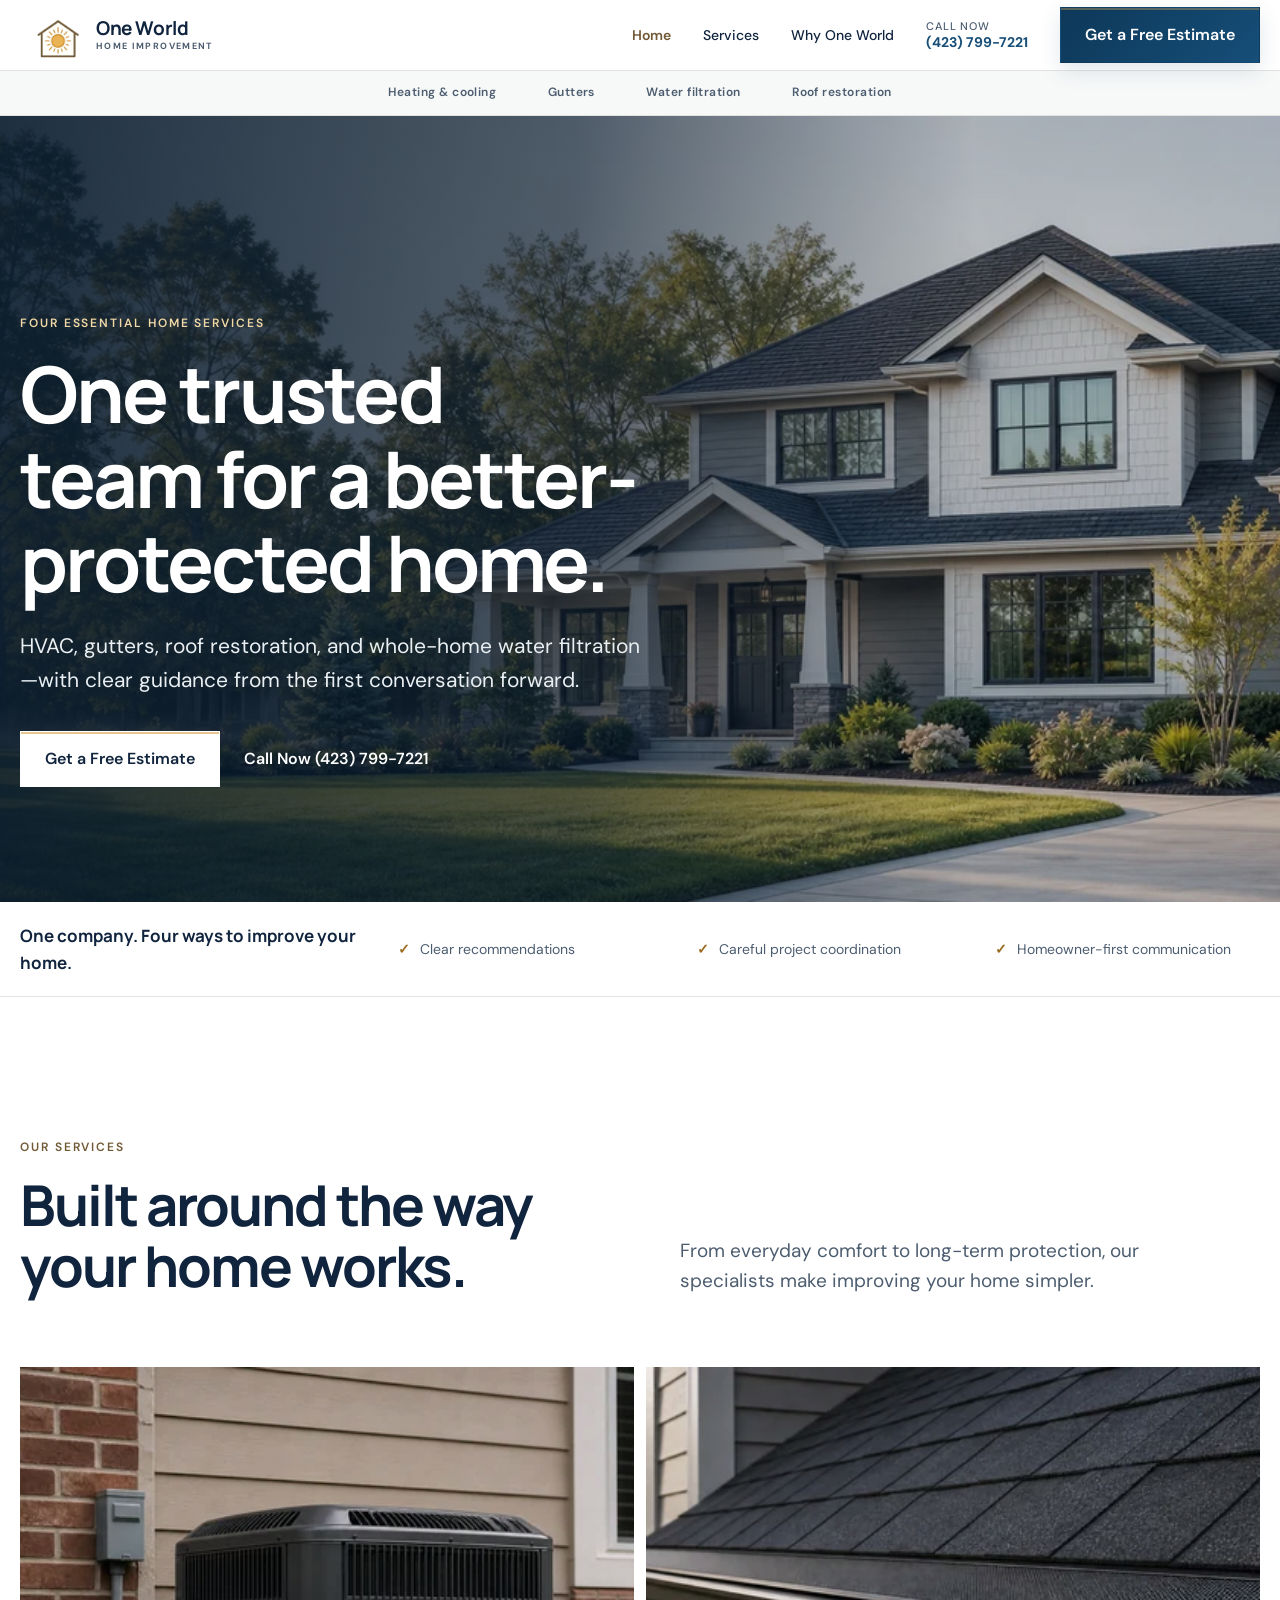
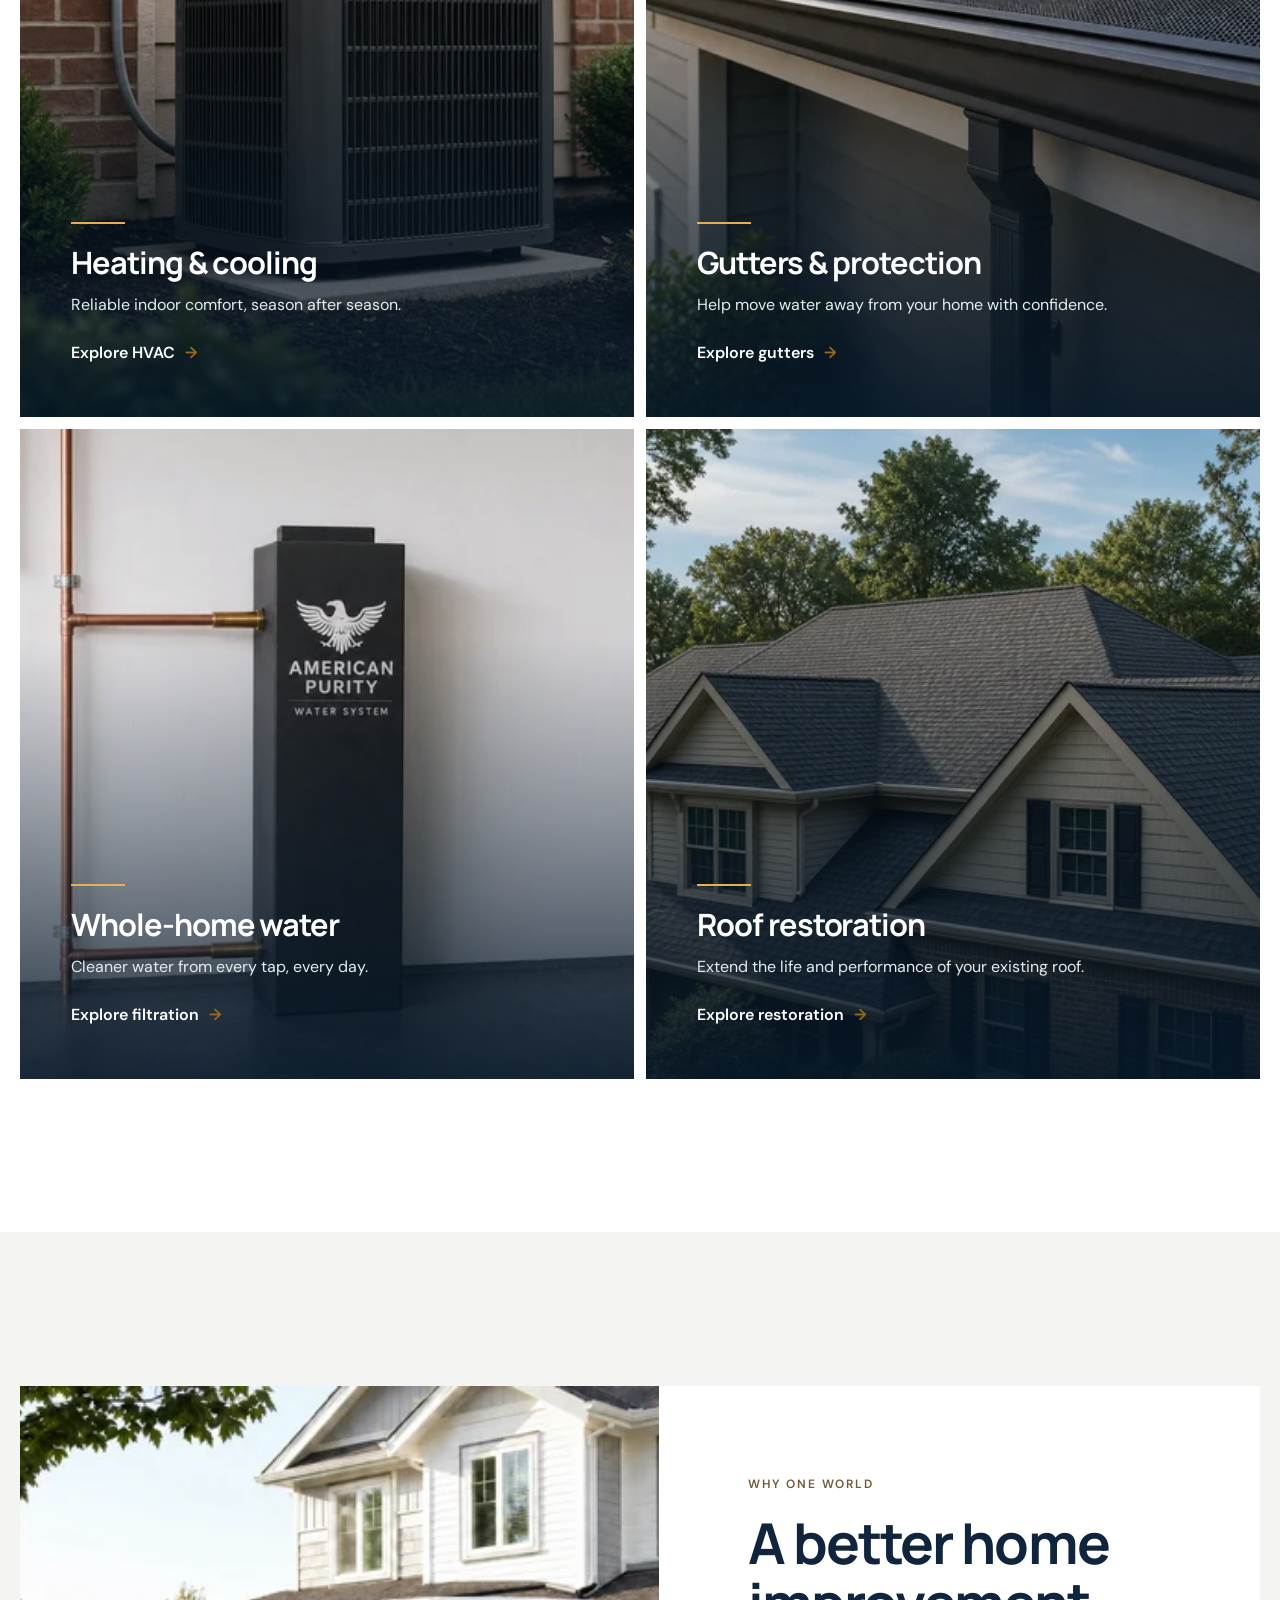
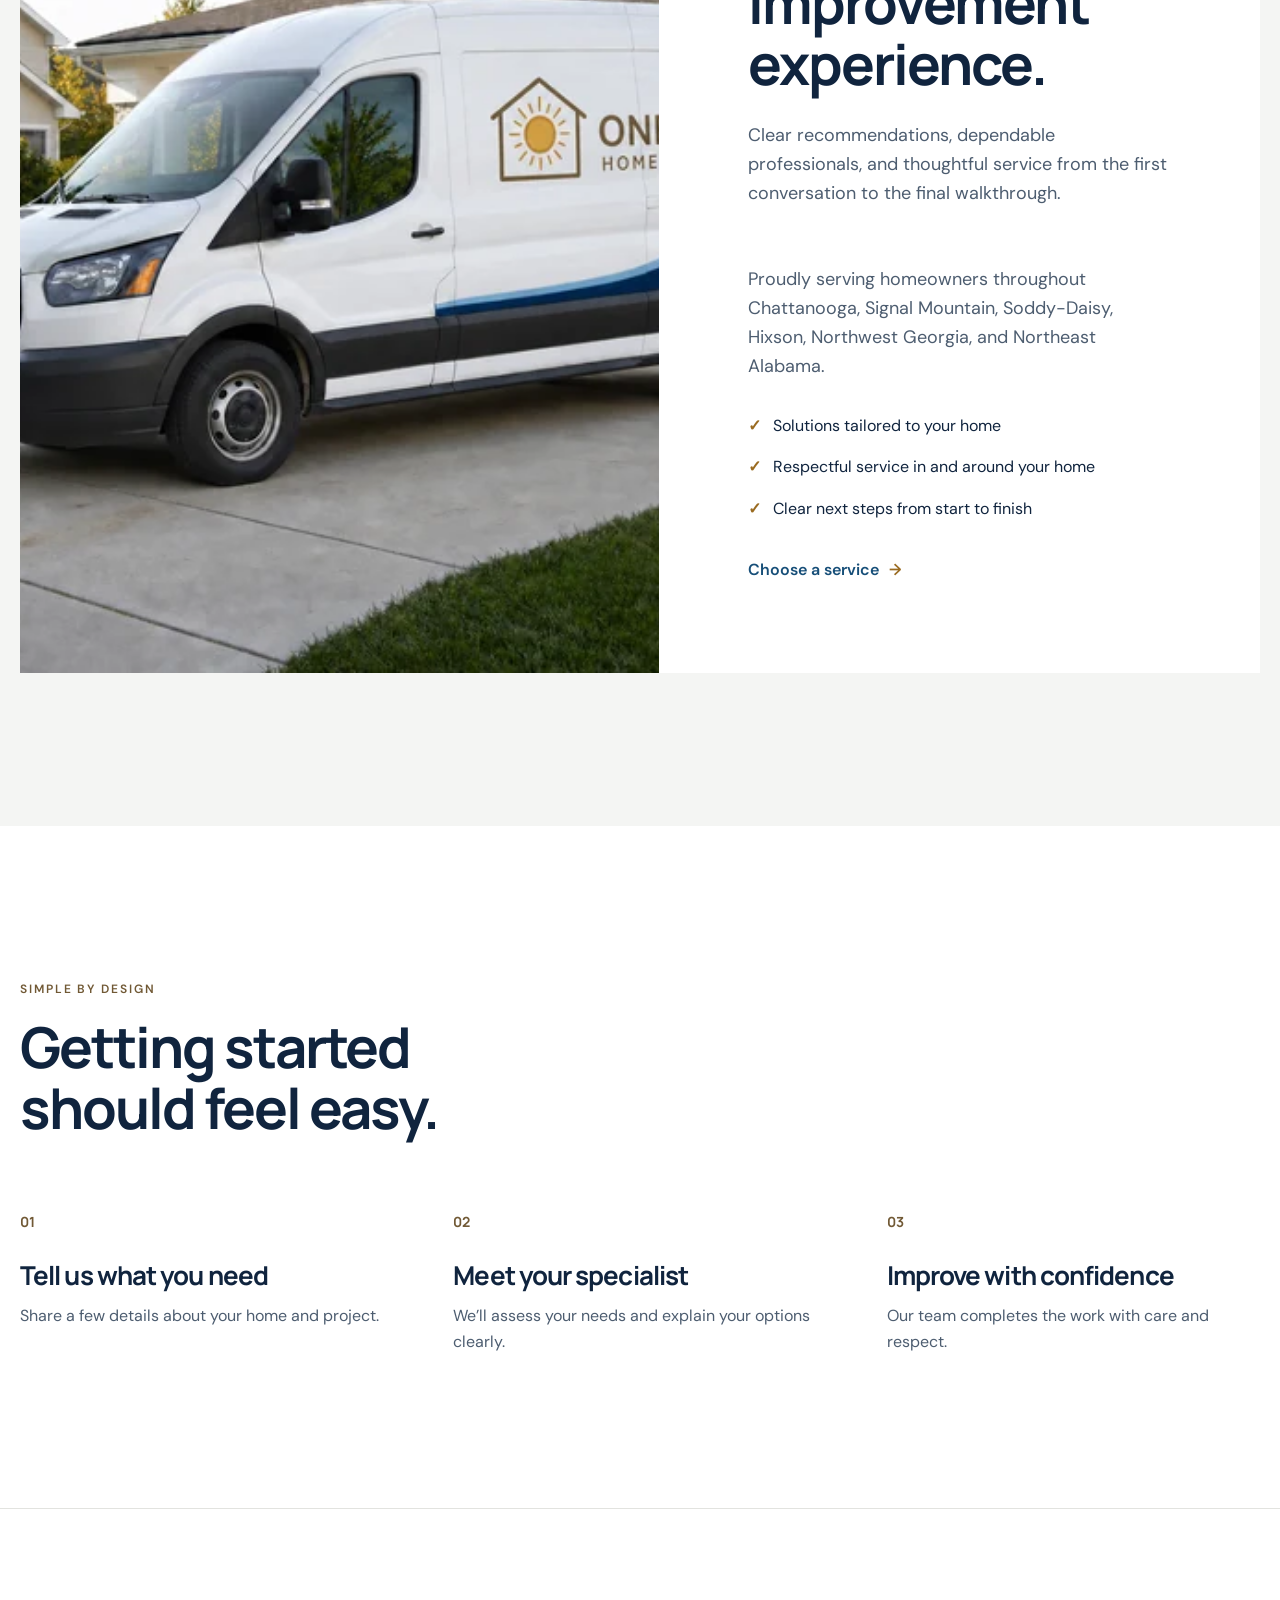
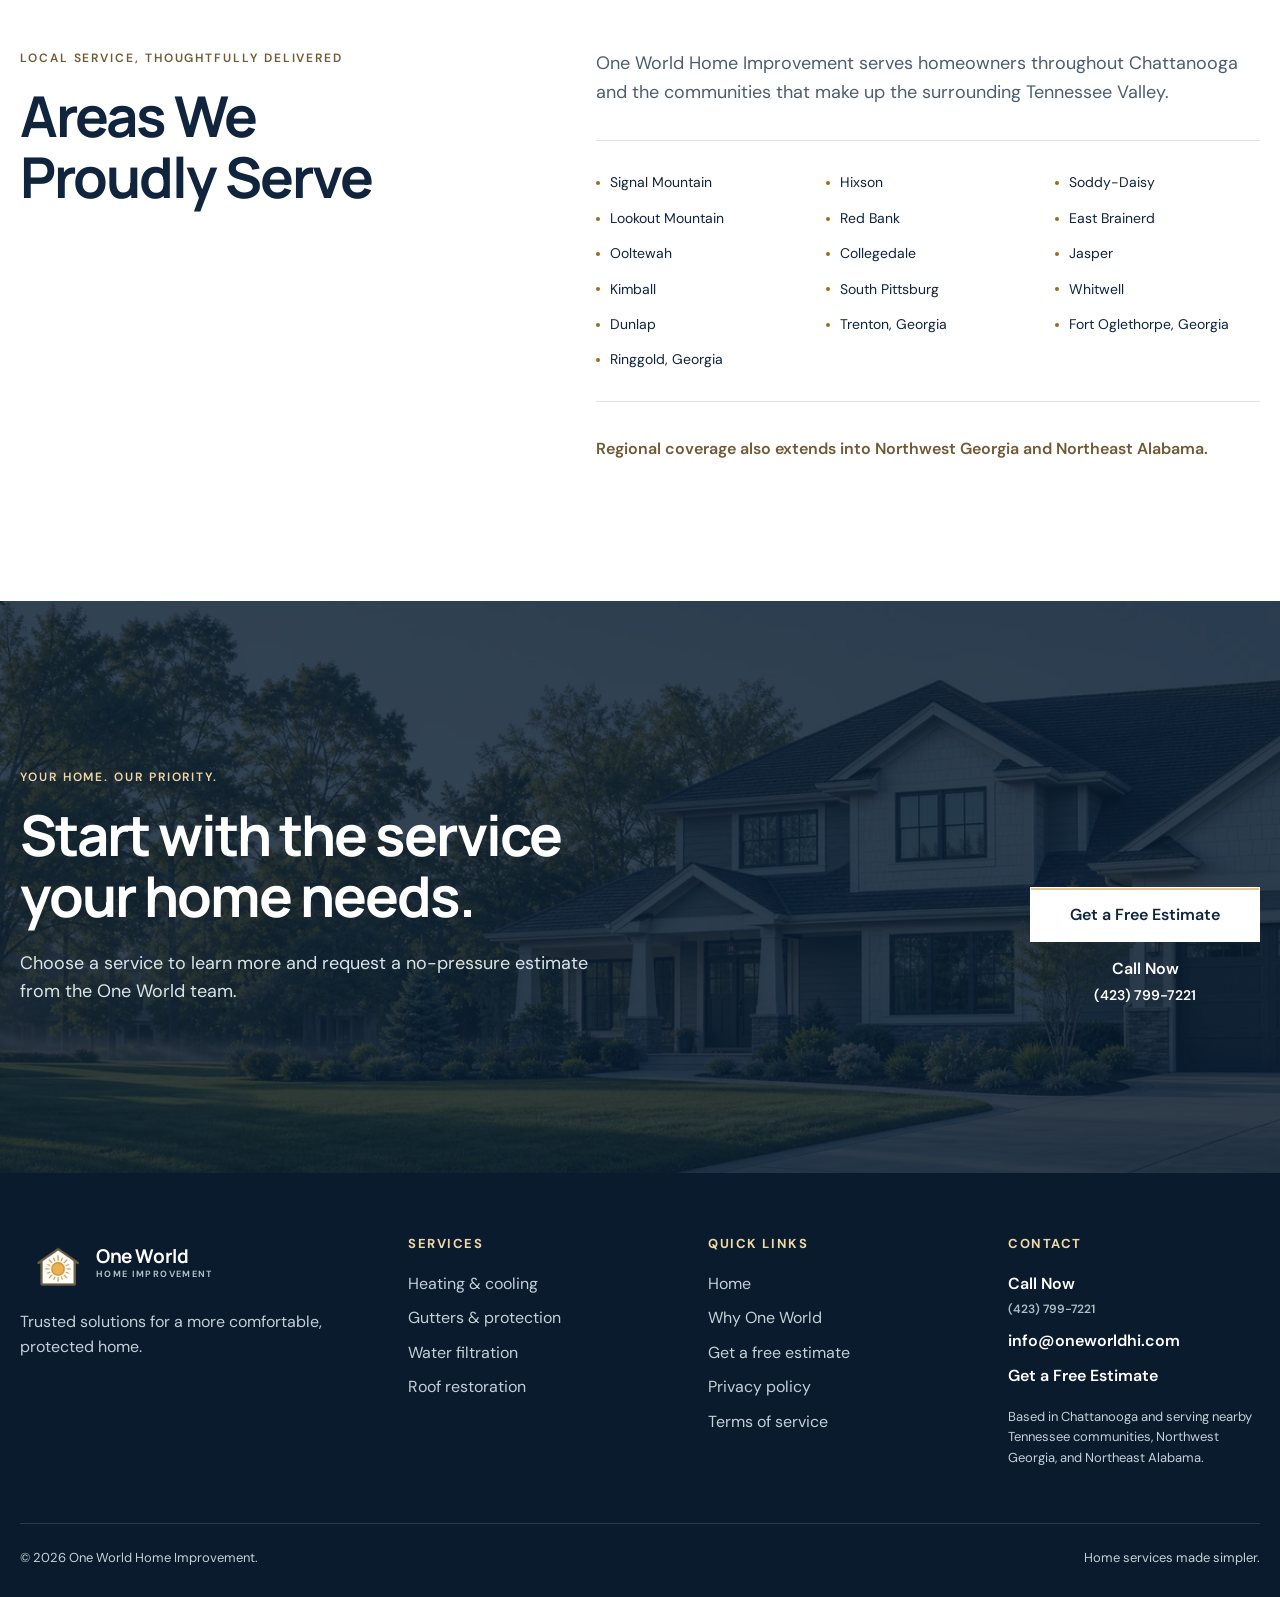
==== index.html @ 9facc03a "Add files via upload" ====
<!doctype html>
<html lang="en">
<head>
  <meta charset="utf-8">
  <meta name="viewport" content="width=device-width, initial-scale=1">
  <meta name="description" content="One World Home Improvement provides trusted HVAC, gutter, water filtration, and roof restoration solutions for homeowners.">
  <meta name="theme-color" content="#10243e">
  <meta property="og:type" content="website">
  <meta property="og:url" content="https://oneworldhi.com/">
  <meta property="og:title" content="One World Home Improvement | Home Services">
  <meta property="og:description" content="One trusted company for HVAC, gutters, roof restoration, and whole-home water filtration.">
  <meta property="og:image" content="https://oneworldhi.com/assets/home-hero.png">
  <meta property="og:image:alt" content="A well-maintained contemporary home">
  <meta name="twitter:card" content="summary_large_image">
  <meta name="twitter:title" content="One World Home Improvement | Home Services">
  <meta name="twitter:description" content="One trusted company for HVAC, gutters, roof restoration, and whole-home water filtration.">
  <meta name="twitter:image" content="https://oneworldhi.com/assets/home-hero.png">
  <title>One World Home Improvement | Home Services</title>
  <link rel="canonical" href="https://oneworldhi.com/">
  <link rel="icon" href="favicon.ico" sizes="any">
  <link rel="icon" type="image/png" sizes="32x32" href="assets/icons/favicon-32x32.png">
  <link rel="icon" type="image/png" sizes="16x16" href="assets/icons/favicon-16x16.png">
  <link rel="apple-touch-icon" sizes="180x180" href="assets/icons/apple-touch-icon.png">
  <link rel="manifest" href="site.webmanifest">
  <link rel="preload" as="image" type="image/webp" href="assets/optimized/home-hero-1942.webp" imagesrcset="assets/optimized/home-hero-768.webp 768w, assets/optimized/home-hero-1280.webp 1280w, assets/optimized/home-hero-1942.webp 1942w" imagesizes="100vw" fetchpriority="high">
  <link rel="preconnect" href="https://fonts.googleapis.com">
  <link rel="preconnect" href="https://fonts.gstatic.com" crossorigin>
  <link href="https://fonts.googleapis.com/css2?family=DM+Sans:wght@400;500;600&family=Manrope:wght@500;600;700&display=swap" rel="stylesheet">
  <link rel="stylesheet" href="assets/site.css">
  <link rel="stylesheet" href="assets/service-bar.css">
  <link rel="stylesheet" href="assets/home.css">
  <script type="application/ld+json">{"@context":"https://schema.org","@type":"HomeAndConstructionBusiness","name":"One World Home Improvement","url":"https://oneworldhi.com","telephone":"+1-423-799-7221","email":"info@oneworldhi.com","areaServed":[{"@type":"City","name":"Chattanooga, Tennessee"},{"@type":"Place","name":"Signal Mountain"},{"@type":"Place","name":"Hixson"},{"@type":"Place","name":"Soddy-Daisy"},{"@type":"Place","name":"Lookout Mountain"},{"@type":"Place","name":"Red Bank"},{"@type":"Place","name":"East Brainerd"},{"@type":"Place","name":"Ooltewah"},{"@type":"Place","name":"Collegedale"},{"@type":"Place","name":"Jasper"},{"@type":"Place","name":"Kimball"},{"@type":"Place","name":"South Pittsburg"},{"@type":"Place","name":"Whitwell"},{"@type":"Place","name":"Dunlap"},{"@type":"City","name":"Trenton, Georgia"},{"@type":"City","name":"Fort Oglethorpe, Georgia"},{"@type":"City","name":"Ringgold, Georgia"},{"@type":"AdministrativeArea","name":"Northwest Georgia"},{"@type":"AdministrativeArea","name":"Northeast Alabama"}],"makesOffer":[{"@type":"Offer","itemOffered":{"@type":"Service","name":"Heating and cooling"}},{"@type":"Offer","itemOffered":{"@type":"Service","name":"Gutters and gutter protection"}},{"@type":"Offer","itemOffered":{"@type":"Service","name":"Roof restoration"}},{"@type":"Offer","itemOffered":{"@type":"Service","name":"Whole-home water filtration"}}]}</script>
</head>
<body>
  <a class="skip-link" href="#main">Skip to main content</a>
  <header class="site-header" id="top">
    <div class="container nav">
      <a class="logo" href="#top" aria-label="One World Home Improvement home">
        <picture><source type="image/webp" srcset="assets/optimized/oneworld-logo-mark-256.webp"><img src="assets/oneworld-logo-mark.png" alt="" width="256" height="256" decoding="async"></picture>
        <span class="logo-copy">One World<small>Home Improvement</small></span>
      </a>
      <button class="nav-toggle" type="button" aria-expanded="false" aria-controls="nav-links" aria-label="Open menu"><span></span></button>
      <nav class="nav-links" id="nav-links" aria-label="Main navigation">
        <a href="#top" aria-current="page">Home</a>
        <a href="#services">Services</a>
        <a href="#why-us">Why One World</a>
        <a class="nav-call" href="tel:+14237997221" aria-label="Call One World Home Improvement at 423-799-7221"><span>Call Now</span><strong>(423) 799-7221</strong></a>
        <a class="button" href="#estimate">Get a Free Estimate</a>
      </nav>
    </div>
    <nav class="service-bar" aria-label="Our services">
      <div class="container service-bar-inner">
        <a href="hvac/index.html">Heating &amp; cooling</a>
        <a href="gutters/index.html">Gutters</a>
        <a href="water-filtration/index.html">Water filtration</a>
        <a href="roof-restoration/index.html">Roof restoration</a>
      </div>
    </nav>
  </header>

  <main id="main">
    <section class="hero">
      <div class="hero-media"><picture><source type="image/webp" srcset="assets/optimized/home-hero-768.webp 768w, assets/optimized/home-hero-1280.webp 1280w, assets/optimized/home-hero-1942.webp 1942w" sizes="100vw"><img src="assets/home-hero.png" alt="Well-maintained contemporary American home" width="1942" height="809" decoding="async" fetchpriority="high" loading="eager"></picture></div>
      <div class="container hero-content">
        <p class="eyebrow">Four essential home services</p>
        <h1>One trusted team for a better-protected home.</h1>
        <p>HVAC, gutters, roof restoration, and whole-home water filtration—with clear guidance from the first conversation forward.</p>
        <div class="hero-actions">
          <a class="button button-light" href="#services">Get a Free Estimate</a>
          <a class="hero-phone" href="tel:+14237997221">Call Now <span>(423) 799-7221</span></a>
        </div>
      </div>
    </section>

    <div class="trust-strip" aria-label="Service benefits">
      <div class="container trust-inner">
        <strong>One company. Four ways to improve your home.</strong>
        <span class="trust-item">Clear recommendations</span>
        <span class="trust-item">Careful project coordination</span>
        <span class="trust-item">Homeowner-first communication</span>
      </div>
    </div>

    <section class="intro" id="services">
      <div class="container intro-grid reveal">
        <div>
          <p class="eyebrow">Our services</p>
          <h2>Built around the way your home works.</h2>
        </div>
        <p class="intro-copy">From everyday comfort to long-term protection, our specialists make improving your home simpler.</p>
      </div>
    </section>

    <section class="services" aria-label="Home improvement services">
      <div class="container service-grid">
        <article class="service reveal">
          <picture><source type="image/webp" srcset="assets/optimized/hvac-service-640.webp 640w, assets/optimized/hvac-service-1024.webp 1024w, assets/optimized/hvac-service-1536.webp 1536w" sizes="(max-width: 650px) 100vw, 50vw"><img src="assets/hvac-service.png" alt="Modern residential HVAC condenser professionally installed beside a well-maintained home" loading="lazy" width="1536" height="1024" decoding="async"></picture>
          <div class="service-content"><h3>Heating &amp; cooling</h3><p>Reliable indoor comfort, season after season.</p><a class="text-link" href="hvac/index.html">Explore HVAC</a></div>
        </article>
        <article class="service reveal">
          <picture><source type="image/webp" srcset="assets/optimized/gutter-service-640.webp 640w, assets/optimized/gutter-service-1024.webp 1024w, assets/optimized/gutter-service-1536.webp 1536w" sizes="(max-width: 650px) 100vw, 50vw"><img src="assets/gutter-service.png" alt="Seamless residential gutter and subtle micro-mesh guard professionally installed along a clean roofline" loading="lazy" width="1536" height="1024" decoding="async"></picture>
          <div class="service-content"><h3>Gutters &amp; protection</h3><p>Help move water away from your home with confidence.</p><a class="text-link" href="gutters/index.html">Explore gutters</a></div>
        </article>
        <article class="service reveal">
          <picture><source type="image/webp" srcset="assets/optimized/water-filtration-service-640.webp 640w, assets/optimized/water-filtration-service-1024.webp 1024w, assets/optimized/water-filtration-service-1536.webp 1536w" sizes="(max-width: 650px) 100vw, 50vw"><img src="assets/water-filtration-service.png" alt="Clear drinking water flowing into a glass" loading="lazy" width="1536" height="1024" decoding="async"></picture>
          <div class="service-content"><h3>Whole-home water</h3><p>Cleaner water from every tap, every day.</p><a class="text-link" href="water-filtration/index.html">Explore filtration</a></div>
        </article>
        <article class="service reveal">
          <picture><source type="image/webp" srcset="assets/optimized/roof-restoration-640.webp 640w, assets/optimized/roof-restoration-1024.webp 1024w, assets/optimized/roof-restoration-1536.webp 1536w" sizes="(max-width: 650px) 100vw, 50vw"><img src="assets/roof-restoration.png" alt="Well-maintained American home with a clean, consistently restored asphalt-shingle roof" loading="lazy" width="1536" height="1024" decoding="async"></picture>
          <div class="service-content"><h3>Roof restoration</h3><p>Extend the life and performance of your existing roof.</p><a class="text-link" href="roof-restoration/index.html">Explore restoration</a></div>
        </article>
      </div>
    </section>

    <section class="feature" id="why-us">
      <div class="container split reveal">
        <div class="split-media"><picture><source type="image/webp" srcset="assets/optimized/one-world-service-van-640.webp 640w, assets/optimized/one-world-service-van-1024.webp 1024w, assets/optimized/one-world-service-van-1448.webp 1448w" sizes="(max-width: 1050px) 100vw, 50vw"><img src="assets/one-world-service-van.png" alt="Clean One World Home Improvement service van parked in a residential driveway" loading="lazy" width="1448" height="1086" decoding="async"></picture></div>
        <div class="split-copy">
          <p class="eyebrow">Why One World</p>
          <h2>A better home improvement experience.</h2>
          <p>Clear recommendations, dependable professionals, and thoughtful service from the first conversation to the final walkthrough.</p>
          <p>Proudly serving homeowners throughout Chattanooga, Signal Mountain, Soddy-Daisy, Hixson, Northwest Georgia, and Northeast Alabama.</p>
          <ul class="check-list">
            <li>Solutions tailored to your home</li>
            <li>Respectful service in and around your home</li>
            <li>Clear next steps from start to finish</li>
          </ul>
          <a class="text-link" href="#services">Choose a service</a>
        </div>
      </div>
    </section>

    <section class="process" id="process">
      <div class="container">
        <div class="process-head reveal"><p class="eyebrow">Simple by design</p><h2>Getting started should feel easy.</h2></div>
        <div class="steps">
          <article class="step reveal"><span class="step-number">01</span><h3>Tell us what you need</h3><p>Share a few details about your home and project.</p></article>
          <article class="step reveal"><span class="step-number">02</span><h3>Meet your specialist</h3><p>We’ll assess your needs and explain your options clearly.</p></article>
          <article class="step reveal"><span class="step-number">03</span><h3>Improve with confidence</h3><p>Our team completes the work with care and respect.</p></article>
        </div>
      </div>
    </section>

    <section class="areas" aria-labelledby="areas-title">
      <div class="container areas-grid reveal">
        <div class="areas-heading">
          <p class="eyebrow">Local service, thoughtfully delivered</p>
          <h2 id="areas-title">Areas We Proudly Serve</h2>
        </div>
        <div class="areas-copy">
          <p>One World Home Improvement serves homeowners throughout Chattanooga and the communities that make up the surrounding Tennessee Valley.</p>
          <ul class="area-list" aria-label="Communities served">
            <li>Signal Mountain</li>
            <li>Hixson</li>
            <li>Soddy-Daisy</li>
            <li>Lookout Mountain</li>
            <li>Red Bank</li>
            <li>East Brainerd</li>
            <li>Ooltewah</li>
            <li>Collegedale</li>
            <li>Jasper</li>
            <li>Kimball</li>
            <li>South Pittsburg</li>
            <li>Whitwell</li>
            <li>Dunlap</li>
            <li>Trenton, Georgia</li>
            <li>Fort Oglethorpe, Georgia</li>
            <li>Ringgold, Georgia</li>
          </ul>
          <p class="areas-regional">Regional coverage also extends into Northwest Georgia and Northeast Alabama.</p>
        </div>
      </div>
    </section>

    <section class="cta" id="estimate" aria-labelledby="home-cta-title">
      <div class="container cta-inner reveal">
        <div><p class="eyebrow">Your home. Our priority.</p><h2 id="home-cta-title">Start with the service your home needs.</h2><p>Choose a service to learn more and request a no-pressure estimate from the One World team.</p></div>
        <div class="cta-actions">
          <a class="button button-light" href="#services">Get a Free Estimate</a>
          <a class="cta-phone" href="tel:+14237997221">Call Now<span>(423) 799-7221</span></a>
        </div>
      </div>
    </section>
  </main>

  <footer id="contact">
    <div class="container">
      <div class="footer-grid">
        <div class="footer-brand"><a class="logo" href="#top"><picture><source type="image/webp" srcset="assets/optimized/oneworld-logo-mark-256.webp"><img src="assets/oneworld-logo-mark.png" alt="" width="256" height="256" decoding="async"></picture><span class="logo-copy" style="color:#fff">One World<small style="color:#aebdc6">Home Improvement</small></span></a><p>Trusted solutions for a more comfortable, protected home.</p></div>
        <div><h3>Services</h3><ul><li><a href="hvac/index.html">Heating &amp; cooling</a></li><li><a href="gutters/index.html">Gutters &amp; protection</a></li><li><a href="water-filtration/index.html">Water filtration</a></li><li><a href="roof-restoration/index.html">Roof restoration</a></li></ul></div>
        <div><h3>Quick links</h3><ul><li><a href="#top">Home</a></li><li><a href="#why-us">Why One World</a></li><li><a href="#services">Get a free estimate</a></li><li><a href="privacy-policy.html">Privacy policy</a></li><li><a href="terms-of-service.html">Terms of service</a></li></ul></div>
        <div class="footer-contact"><h3>Contact</h3><ul><li><a href="tel:+14237997221">Call Now<small>(423) 799-7221</small></a></li><li><a href="mailto:info@oneworldhi.com">info@oneworldhi.com</a></li><li><a href="#services">Get a Free Estimate</a></li></ul><p class="footer-service-area">Based in Chattanooga and serving nearby Tennessee communities, Northwest Georgia, and Northeast Alabama.</p></div>
      </div>
      <div class="footer-bottom"><span>© <span id="year"></span> One World Home Improvement.</span><span>Home services made simpler.</span></div>
    </div>
  </footer>

  <script src="assets/site.js" defer></script>
</body>
</html>
---- assets/site.css ----
:root {
      --ink: #10243e;
      --ink-soft: #4d5d70;
      --blue: #164e78;
      --blue-dark: #0d3859;
      --brand-brown: #715935;
      --brand-gold-dark: #9a6b21;
      --brand-gold: #d2922f;
      --brand-gold-light: #e5af56;
      --cloud: #f4f5f3;
      --sand: #f5f1ea;
      --white: #fff;
      --line: #e2e3df;
      --max: 1280px;
      --display: "Manrope", sans-serif;
      --body: "DM Sans", sans-serif;
    }
    *, *::before, *::after { box-sizing: border-box; }
    html { scroll-behavior: smooth; scroll-padding-top: 146px; }
    body {
      margin: 0;
      color: var(--ink);
      background: var(--white);
      font-family: var(--body);
      font-size: 16px;
      line-height: 1.6;
      -webkit-font-smoothing: antialiased;
    }
    body.menu-open { overflow: hidden; }
    picture { display: contents; }
    img { display: block; width: 100%; }
    a { color: inherit; text-decoration: none; }
    button { font: inherit; cursor: pointer; }
    :focus-visible { outline: 3px solid var(--brand-gold-dark); outline-offset: 4px; }
    .skip-link {
      position: fixed; top: 8px; left: 8px; z-index: 100;
      padding: 10px 14px; background: var(--white); color: var(--ink);
      transform: translateY(-160%);
    }
    .skip-link:focus { transform: none; }
    .container { width: min(calc(100% - 40px), var(--max)); margin-inline: auto; }
    .eyebrow {
      margin: 0 0 18px;
      color: var(--brand-brown);
      font-size: 12px;
      font-weight: 600;
      letter-spacing: .16em;
      text-transform: uppercase;
    }
    h1, h2, h3 {
      margin: 0;
      font-family: var(--display);
      line-height: 1.08;
      letter-spacing: -.035em;
      text-wrap: balance;
    }
    h1 { max-width: 850px; color: var(--white); font-size: clamp(42px, 6.1vw, 84px); }
    h2 { font-size: clamp(34px, 4.4vw, 62px); }
    h3 { font-size: clamp(23px, 2.4vw, 32px); }
    p { margin: 0; }
    .button {
      display: inline-flex;
      min-height: 54px;
      align-items: center;
      justify-content: center;
      padding: 14px 24px;
      border: 1px solid transparent;
      background: linear-gradient(135deg, var(--blue-dark), var(--blue));
      color: var(--white);
      font-weight: 600;
      box-shadow: inset 0 2px 0 rgba(229,175,86,.34), 0 8px 22px rgba(13,56,89,.12);
      transition: background .2s ease, box-shadow .2s ease, transform .2s ease;
    }
    .button:hover {
      background: linear-gradient(135deg, #0a304d, var(--blue-dark));
      box-shadow: inset 0 2px 0 rgba(229,175,86,.45), 0 10px 26px rgba(13,56,89,.18);
      transform: translateY(-1px);
    }
    .button-light { background: var(--white); color: var(--ink); box-shadow: inset 0 2px 0 rgba(210,146,47,.52); }
    .button-light:hover { background: #f4f3f0; box-shadow: inset 0 2px 0 rgba(210,146,47,.7); }
    .text-link {
      display: inline-flex;
      align-items: center;
      gap: 10px;
      color: var(--blue);
      font-weight: 600;
    }
    .text-link::after { content: "→"; color: var(--brand-gold-dark); transition: transform .2s ease; }
    .text-link:hover::after { transform: translateX(4px); }

    .site-header {
      position: sticky;
      top: 0;
      z-index: 20;
      background: rgba(255,255,255,.97);
      border-bottom: 1px solid var(--line);
    }
    .nav {
      min-height: 70px;
      display: flex;
      align-items: center;
      justify-content: space-between;
      gap: 32px;
    }
    .logo { display: flex; align-items: center; gap: 12px; }
    .logo img {
      width: 52px;
      height: 52px;
      object-fit: contain;
      background: transparent;
      border-radius: 0;
    }
    .logo-copy {
      line-height: 1.06;
      font-family: var(--display);
      font-size: 19px;
      font-weight: 700;
      letter-spacing: -.02em;
    }
    .logo-copy small {
      display: block;
      margin-top: 4px;
      color: var(--ink-soft);
      font-family: var(--body);
      font-size: 9px;
      letter-spacing: .15em;
      text-transform: uppercase;
    }
    .nav-links { display: flex; align-items: center; gap: 32px; }
    .nav-links a:not(.button) { font-size: 14px; font-weight: 500; }
    .nav-call { display: grid; gap: 1px; line-height: 1.15; }
    .nav-call span { color: var(--ink-soft); font-size: 11px; text-transform: uppercase; letter-spacing: .08em; }
    .nav-call strong { color: var(--blue); font-size: 14px; white-space: nowrap; }
    .nav-links a:not(.button):hover { color: var(--brand-brown); }
    .nav-links a[aria-current="page"] { color: var(--brand-brown); font-weight: 600; }
    .nav-toggle {
      display: none;
      width: 44px;
      height: 44px;
      border: 0;
      background: transparent;
      color: var(--ink);
    }
    .nav-toggle span, .nav-toggle::before, .nav-toggle::after {
      content: "";
      display: block;
      width: 24px;
      height: 2px;
      margin: 5px auto;
      background: currentColor;
      transition: .2s ease;
    }

    .hero {
      min-height: min(790px, calc(100svh - 114px));
      display: grid;
      align-items: end;
      position: relative;
      isolation: isolate;
      overflow: hidden;
      background: var(--ink);
    }
    .hero-media, .hero-media::after { position: absolute; inset: 0; }
    .hero-media { z-index: -2; }
    .hero-media img { height: 100%; object-fit: cover; object-position: center; }
    .hero-media::after {
      content: "";
      background: linear-gradient(90deg, rgba(7,26,45,.91) 0%, rgba(7,26,45,.67) 44%, rgba(7,26,45,.18) 78%);
    }
    .hero-content { padding-block: clamp(90px, 13vw, 160px) clamp(68px, 9vw, 108px); }
    .hero .eyebrow { color: #f0d8a6; }
    .hero p:not(.eyebrow) {
      max-width: 590px;
      margin: 26px 0 34px;
      color: #e9eff2;
      font-size: clamp(17px, 1.7vw, 21px);
    }
    .hero-actions { display: flex; flex-wrap: wrap; align-items: center; gap: 24px; }
    .hero-phone { color: var(--white); font-weight: 600; }
    .hero-phone span { white-space: nowrap; }

    .trust-strip { border-bottom: 1px solid var(--line); }
    .trust-inner {
      min-height: 94px;
      display: grid;
      grid-template-columns: 1.3fr repeat(3, 1fr);
      align-items: center;
      gap: 34px;
    }
    .trust-inner strong { font-family: var(--display); font-size: 17px; }
    .trust-item { color: var(--ink-soft); font-size: 14px; }
    .trust-item::before { content: "✓"; margin-right: 10px; color: var(--brand-gold-dark); font-weight: 700; }

    .intro { padding: clamp(90px, 11vw, 150px) 0; }
    .intro-grid {
      display: grid;
      grid-template-columns: 1fr 1fr;
      align-items: center;
      gap: clamp(48px, 8vw, 110px);
    }
    .intro-copy > p:not(.eyebrow) { margin: 26px 0 30px; color: var(--ink-soft); font-size: 19px; }
    .intro-copy .service-region {
      margin-top: -14px;
      color: var(--brand-brown);
      font-size: 14px;
      font-weight: 600;
    }
    .intro-note { padding: clamp(34px, 5vw, 58px); border-top: 2px solid rgba(210,146,47,.55); background: var(--sand); }
    .intro-note strong { display: block; margin-bottom: 12px; font-family: var(--display); font-size: 22px; }
    .intro-note p { color: var(--ink-soft); }

    .service-section { padding: clamp(90px, 12vw, 160px) 0; background: var(--cloud); }
    .section-head { max-width: 780px; margin-bottom: 70px; }
    .section-head::after {
      content: "";
      display: block;
      width: 72px;
      height: 2px;
      margin-top: 30px;
      background: linear-gradient(90deg, var(--brand-gold-dark), rgba(210,146,47,.12));
    }
    .section-head > p:not(.eyebrow) { max-width: 620px; margin-top: 24px; color: var(--ink-soft); font-size: 18px; }
    .service-list { display: grid; grid-template-columns: repeat(2, 1fr); background: var(--line); gap: 1px; }
    .service-item {
      min-height: 320px;
      padding: clamp(34px, 5vw, 64px);
      background: var(--white);
      box-shadow: inset 0 2px 0 rgba(210,146,47,.32);
    }
    .service-number { display: block; margin-bottom: 36px; color: var(--brand-brown); font-family: var(--display); font-size: 13px; font-weight: 700; }
    .service-item h3 { max-width: 440px; }
    .service-item p { max-width: 470px; margin-top: 18px; color: var(--ink-soft); }

    .benefits { padding: clamp(90px, 12vw, 160px) 0; }
    .benefit-grid { display: grid; grid-template-columns: .9fr 1.1fr; gap: clamp(60px, 10vw, 140px); }
    .benefit-heading { position: sticky; top: 140px; align-self: start; }
    .benefit-list { display: grid; }
    .benefit {
      padding: 38px 0;
      border-bottom: 1px solid var(--line);
    }
    .benefit:first-child { padding-top: 0; }
    .benefit h3 { font-size: 25px; }
    .benefit p { margin-top: 13px; color: var(--ink-soft); }

    .image-break { position: relative; min-height: min(760px, 72vw); overflow: hidden; }
    .image-break img { position: absolute; inset: 0; height: 100%; object-fit: cover; object-position: center 56%; }
    .image-break::after {
      content: "";
      position: absolute;
      inset: 55% 0 0;
      background: linear-gradient(0deg, rgba(7,26,45,.52), transparent);
    }
    .image-caption {
      position: absolute;
      z-index: 1;
      right: max(20px, calc((100% - var(--max)) / 2));
      bottom: 46px;
      max-width: 410px;
      padding: 26px 30px;
      border-top: 2px solid rgba(210,146,47,.58);
      background: var(--white);
    }
    .image-caption p { color: var(--ink-soft); }

    .process { padding: clamp(90px, 12vw, 160px) 0; }
    .process-head { max-width: 750px; margin-bottom: 72px; }
    .steps { display: grid; grid-template-columns: repeat(3, 1fr); gap: 60px; }
    .step-number {
      display: block;
      margin-bottom: 28px;
      color: var(--brand-brown);
      font-family: var(--display);
      font-size: 14px;
      font-weight: 700;
    }
    .step h3 { font-size: 26px; }
    .step p { margin-top: 14px; color: var(--ink-soft); }

    .faq { padding: clamp(90px, 12vw, 160px) 0; background: var(--cloud); }
    .faq-grid { display: grid; grid-template-columns: .75fr 1.25fr; gap: clamp(50px, 10vw, 140px); }
    .faq-list { border-top: 1px solid var(--line); }
    details { border-bottom: 1px solid var(--line); }
    summary {
      display: flex;
      align-items: center;
      justify-content: space-between;
      gap: 20px;
      padding: 28px 0;
      font-family: var(--display);
      font-size: 19px;
      font-weight: 600;
      cursor: pointer;
      list-style: none;
    }
    summary::-webkit-details-marker { display: none; }
    summary::after { content: "+"; color: var(--brand-brown); font-family: var(--body); font-size: 26px; font-weight: 400; }
    details[open] summary::after { content: "−"; }
    details p { max-width: 680px; padding: 0 42px 28px 0; color: var(--ink-soft); }

    .cta {
      position: relative;
      isolation: isolate;
      padding: clamp(90px, 13vw, 170px) 0;
      color: var(--white);
      overflow: hidden;
      background: var(--ink);
    }
    .cta::before {
      content: "";
      position: absolute;
      inset: 0;
      z-index: -2;
      background-image: url("home-hero.png");
      background-image: image-set(url("optimized/home-hero-1280.webp") type("image/webp"), url("home-hero.png") type("image/png"));
      background-position: center 60%;
      background-size: cover;
    }
    .cta::after { content: ""; position: absolute; inset: 0; z-index: -1; background: rgba(8,29,49,.82); }
    .cta-inner { display: grid; grid-template-columns: 1fr auto; align-items: end; gap: 60px; }
    .cta-actions { display: grid; gap: 14px; min-width: 230px; }
    .cta-phone { color: var(--white); font-weight: 600; text-align: center; }
    .cta-phone span { display: block; margin-top: 2px; font-size: 14px; }
    .cta h2 { max-width: 800px; color: var(--white); }
    .cta p:not(.eyebrow) { max-width: 600px; margin-top: 22px; color: #d9e5e9; font-size: 18px; }
    .cta .eyebrow { color: #f0d8a6; }

    footer { padding: 64px 0 28px; background: #091b2c; color: #c4d0d7; }
    .footer-grid { display: grid; grid-template-columns: 1.35fr repeat(3, 1fr); gap: 48px; padding-bottom: 54px; }
    .footer-brand { max-width: 350px; }
    .footer-brand p { margin-top: 20px; }
    footer h3 {
      margin-bottom: 20px;
      color: #f0d8a6;
      font-family: var(--body);
      font-size: 13px;
      letter-spacing: .12em;
      text-transform: uppercase;
    }
    footer ul { display: grid; gap: 9px; margin: 0; padding: 0; list-style: none; }
    footer a:hover { color: var(--white); }
    .footer-contact a { color: var(--white); font-weight: 600; }
    .footer-contact small { display: block; margin-top: 4px; color: #aebdc6; font-size: 12px; }
    .footer-service-area { margin-top: 18px; font-size: 13px; line-height: 1.6; }
    .footer-bottom {
      display: flex;
      justify-content: space-between;
      gap: 30px;
      padding-top: 24px;
      border-top: 1px solid rgba(255,255,255,.14);
      font-size: 13px;
    }
    .reveal { opacity: 0; transform: translateY(22px); transition: opacity .7s ease, transform .7s ease; }
    .reveal.visible { opacity: 1; transform: none; }

    @media (max-width: 1050px) {
      .nav-toggle { display: block; }
      .nav-links {
        position: fixed;
        inset: 114px 0 auto;
        display: grid;
        gap: 0;
        padding: 24px 20px 36px;
        background: var(--white);
        border-bottom: 1px solid var(--line);
        transform: translateY(-130%);
        opacity: 0;
        pointer-events: none;
        transition: .25s ease;
      }
      .nav-links.open { transform: none; opacity: 1; pointer-events: auto; }
      .nav-links a:not(.button) { padding: 15px 0; border-bottom: 1px solid var(--line); font-size: 17px; }
      .nav-call { gap: 3px; }
      .nav-call span { font-size: 11px; }
      .nav-call strong { font-size: 17px; }
      .trust-inner { grid-template-columns: 1fr; gap: 9px; padding-block: 26px; }
      .intro-grid, .benefit-grid, .faq-grid, .cta-inner { grid-template-columns: 1fr; gap: 48px; }
      .benefit-heading { position: static; }
      .image-break { min-height: 620px; }
      .steps { gap: 28px; }
      .cta-inner { align-items: start; }
      .footer-grid { grid-template-columns: repeat(2, 1fr); }
    }
    @media (max-width: 650px) {
      .container { width: min(calc(100% - 32px), var(--max)); }
      .nav { min-height: 64px; }
      .logo img { width: 46px; height: 46px; }
      .logo-copy { font-size: 16px; }
      .logo-copy small { font-size: 8px; }
      .nav-links { inset-block-start: 108px; }
      h1 { font-size: clamp(38px, 11vw, 50px); }
      h2 { font-size: clamp(31px, 9vw, 40px); }
      .hero { min-height: 620px; }
      .hero-media img { object-position: 56% center; }
      .hero-media::after { background: linear-gradient(90deg, rgba(7,26,45,.88), rgba(7,26,45,.38)); }
      .hero-actions { align-items: stretch; flex-direction: column; }
      .hero-phone { text-align: center; }
      .button { width: 100%; }
      .intro-copy > p:not(.eyebrow) { font-size: 17px; }
      .service-list, .steps, .footer-grid { grid-template-columns: 1fr; }
      .service-item { min-height: 0; }
      .image-break { min-height: 520px; }
      .image-break img { object-position: 58% center; }
      .image-caption { right: 16px; bottom: 16px; left: 16px; padding: 22px; }
      .process-head { margin-bottom: 52px; }
      .steps { gap: 50px; }
      .faq-grid { gap: 40px; }
      summary { font-size: 17px; }
      .footer-grid { gap: 38px; }
      .footer-bottom { flex-direction: column; gap: 8px; }
      .intro, .service-section, .benefits, .process, .faq, .lead-section { padding-block: 72px; }
      .cta { padding-block: 80px; }
      footer { padding-top: 52px; }
    }
    @media (max-height: 700px) and (min-width: 1051px) {
      .benefit-heading { position: static; }
    }
    @media (prefers-reduced-motion: reduce) {
      html { scroll-behavior: auto; }
      *, *::before, *::after { transition-duration: .01ms !important; animation-duration: .01ms !important; }
      .reveal { opacity: 1; transform: none; }
    }
---- assets/service-bar.css ----
.service-bar {
  border-top: 1px solid var(--line);
  background: #f7f9f9;
}
.service-bar-inner {
  min-height: 44px;
  display: flex;
  align-items: center;
  justify-content: center;
  gap: clamp(20px, 4vw, 52px);
}
.service-bar a {
  color: var(--ink-soft);
  font-size: 12px;
  font-weight: 600;
  letter-spacing: .04em;
  white-space: nowrap;
}
.service-bar a:hover,
.service-bar a[aria-current="page"] {
  color: var(--brand-brown);
}
.service-bar a[aria-current="page"] {
  text-decoration: underline;
  text-decoration-thickness: 2px;
  text-decoration-color: var(--brand-gold);
  text-underline-offset: 7px;
}
@media (max-width: 650px) {
  .service-bar {
    overflow-x: auto;
    scrollbar-width: none;
  }
  .service-bar::-webkit-scrollbar { display: none; }
  .service-bar-inner {
    width: max-content;
    min-width: 100%;
    justify-content: flex-start;
    gap: 26px;
    padding-inline: 16px;
  }
}
---- assets/home.css ----
/* Homepage-only layout and presentation overrides.
   Shared tokens, typography, header, footer, CTA, and interactions live in site.css. */

h1 { max-width: 780px; }
h3 { font-size: clamp(24px, 2.4vw, 34px); }

.hero { min-height: min(830px, calc(100svh - 114px)); }
.hero-media img { object-position: center; }
.hero-media::after {
  background: linear-gradient(90deg, rgba(7,26,45,.9) 0%, rgba(7,26,45,.67) 45%, rgba(7,26,45,.2) 76%);
}
.hero-content {
  padding-block: clamp(90px, 13vw, 170px) clamp(68px, 9vw, 115px);
}
.hero p:not(.eyebrow) { max-width: 620px; }

.intro { padding: clamp(90px, 11vw, 150px) 0 70px; }
.intro-grid {
  grid-template-columns: 1fr 1fr;
  align-items: end;
  gap: 80px;
}
.intro-copy {
  max-width: 520px;
  color: var(--ink-soft);
  font-size: 19px;
}

.services { padding-bottom: clamp(90px, 12vw, 160px); }
.service-grid {
  display: grid;
  grid-template-columns: repeat(2, 1fr);
  gap: 12px;
}
.service {
  min-height: min(650px, 66vw);
  display: flex;
  align-items: end;
  position: relative;
  isolation: isolate;
  overflow: hidden;
  background: var(--ink);
}
.service img {
  position: absolute;
  inset: 0;
  z-index: -2;
  height: 100%;
  object-fit: cover;
  transition: transform .7s cubic-bezier(.2,.65,.25,1);
}
.service::after {
  content: "";
  position: absolute;
  inset: 0;
  z-index: -1;
  background: linear-gradient(0deg, rgba(7,25,42,.88), rgba(7,25,42,.04) 68%);
}
.service:hover img { transform: scale(1.025); }
.service-content {
  width: 100%;
  padding: clamp(28px, 4vw, 52px);
}
.service-content::before {
  content: "";
  display: block;
  width: 54px;
  height: 2px;
  margin-bottom: 22px;
  background: var(--brand-gold-light);
}
.service h3 { color: var(--white); }
.service p {
  max-width: 470px;
  margin: 13px 0 22px;
  color: #e5edf0;
}
.service .text-link { color: var(--white); }

.feature {
  padding: clamp(90px, 12vw, 160px) 0;
  background: var(--cloud);
}
.split {
  min-height: 650px;
  display: grid;
  grid-template-columns: 1.03fr .97fr;
  background: var(--white);
}
.split-media img {
  height: 100%;
  object-fit: cover;
}
.split-copy {
  display: flex;
  flex-direction: column;
  justify-content: center;
  padding: clamp(42px, 7vw, 96px);
}
.split-copy > p:not(.eyebrow) {
  margin: 26px 0 32px;
  color: var(--ink-soft);
  font-size: 18px;
}
.check-list {
  display: grid;
  gap: 16px;
  margin: 0 0 36px;
  padding: 0;
  list-style: none;
}
.check-list li {
  display: flex;
  gap: 12px;
}
.check-list li::before {
  content: "✓";
  color: var(--brand-gold-dark);
  font-weight: 700;
}

.areas {
  padding: clamp(86px, 11vw, 140px) 0;
  border-top: 1px solid var(--line);
  background: var(--white);
}
.areas-grid {
  display: grid;
  grid-template-columns: .82fr 1.18fr;
  gap: clamp(48px, 9vw, 130px);
}
.areas-heading { max-width: 520px; }
.areas-copy > p:first-child {
  max-width: 690px;
  color: var(--ink-soft);
  font-size: 18px;
}
.area-list {
  display: grid;
  grid-template-columns: repeat(3, minmax(0, 1fr));
  gap: 13px 24px;
  margin: 34px 0;
  padding: 30px 0;
  border-block: 1px solid var(--line);
  list-style: none;
}
.area-list li {
  position: relative;
  padding-left: 14px;
  font-size: 14px;
}
.area-list li::before {
  content: "";
  position: absolute;
  top: .7em;
  left: 0;
  width: 4px;
  height: 4px;
  border-radius: 50%;
  background: var(--brand-gold-dark);
}
.areas-regional { color: var(--brand-brown); font-weight: 600; }

@media (max-width: 1050px) {
  .intro-grid,
  .split,
  .areas-grid { grid-template-columns: 1fr; gap: 34px; }
  .intro-copy { font-size: 17px; }
  .service { min-height: 440px; }
  .split { min-height: 0; }
  .split-media { min-height: 460px; }
}

@media (max-width: 650px) {
  .hero-media img { object-position: 62% center; }
  .hero-media::after {
    background: linear-gradient(90deg, rgba(7,26,45,.86), rgba(7,26,45,.35));
  }
  .service-grid { grid-template-columns: 1fr; gap: 8px; }
  .service { min-height: 410px; }
  .split-media { min-height: 330px; }
  .split-copy { padding: 40px 24px 48px; }
  .intro,
  .feature { padding-block: 72px; }
  .services { padding-bottom: 72px; }
  .areas { padding-block: 72px; }
  .area-list { grid-template-columns: repeat(2, minmax(0, 1fr)); gap: 12px 18px; }
}

@media (max-height: 700px) and (min-width: 1051px) {
  .split-copy { padding-block: 52px; }
}
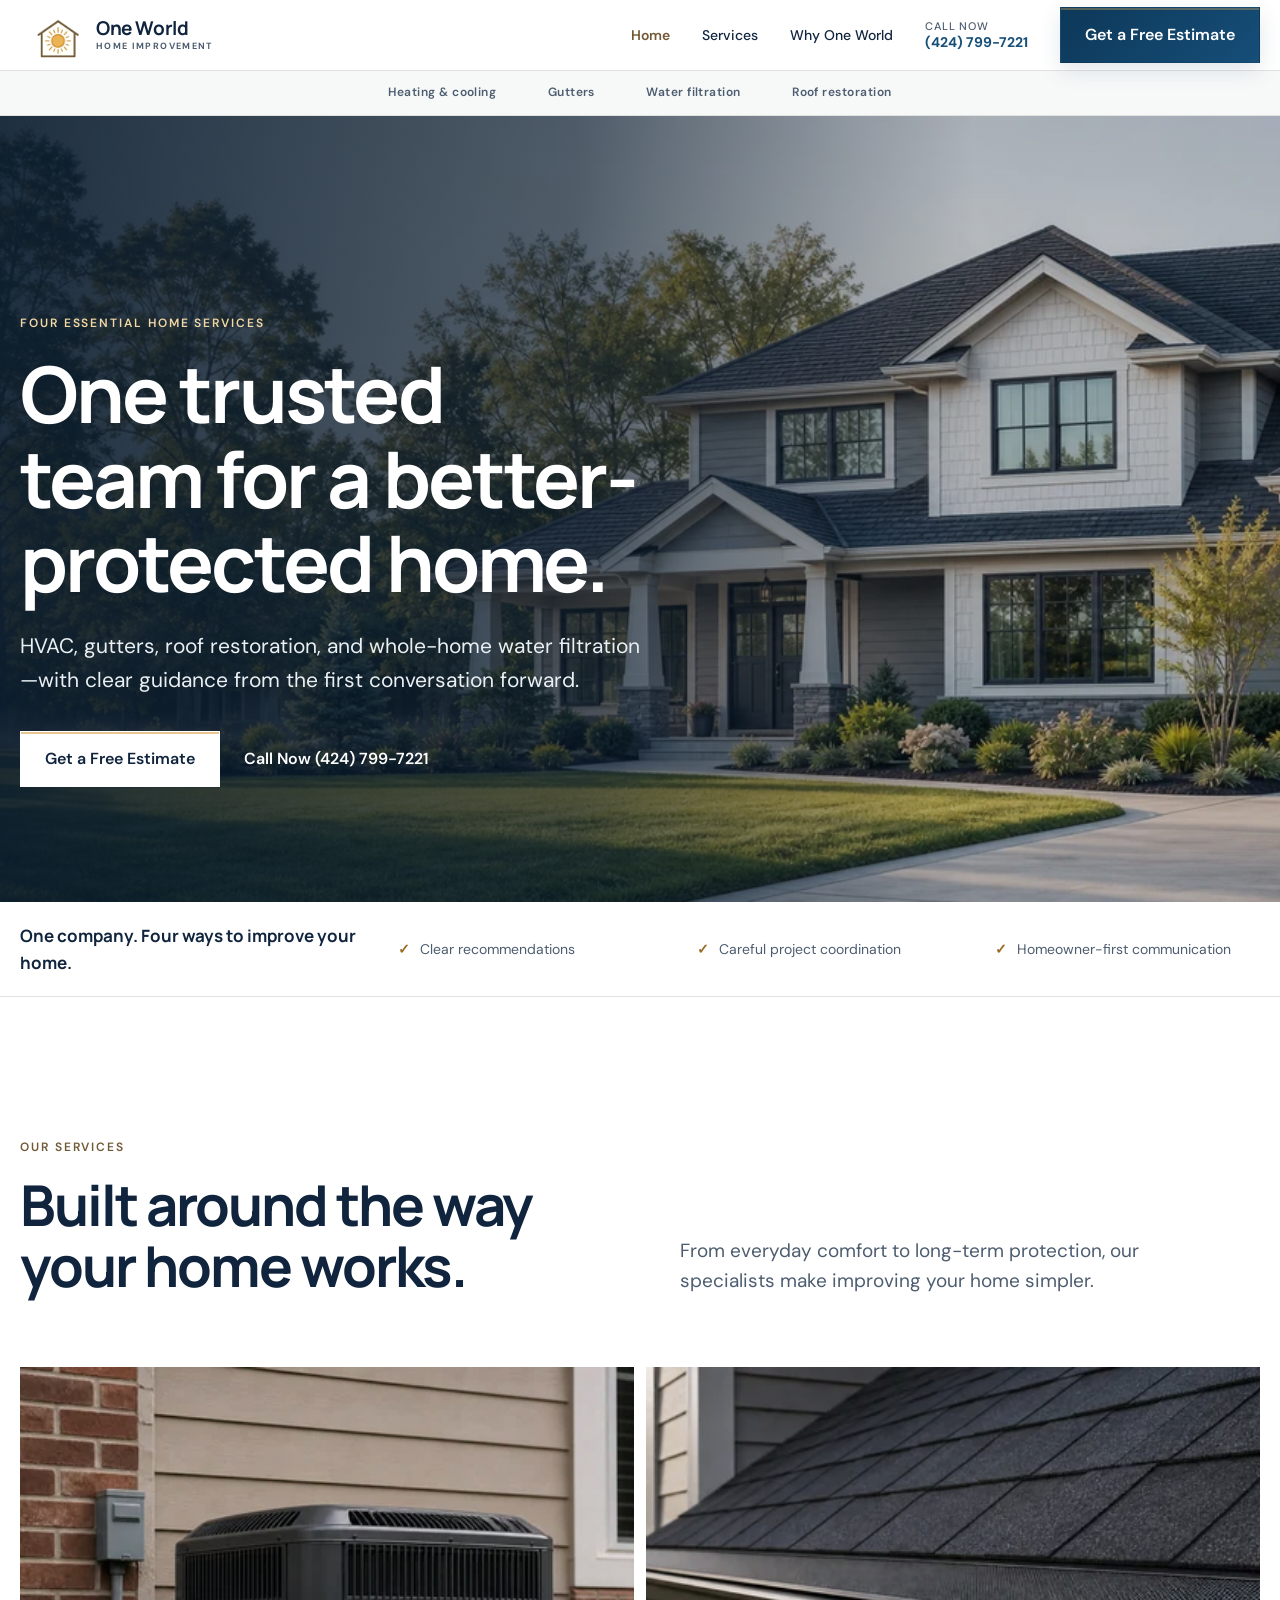
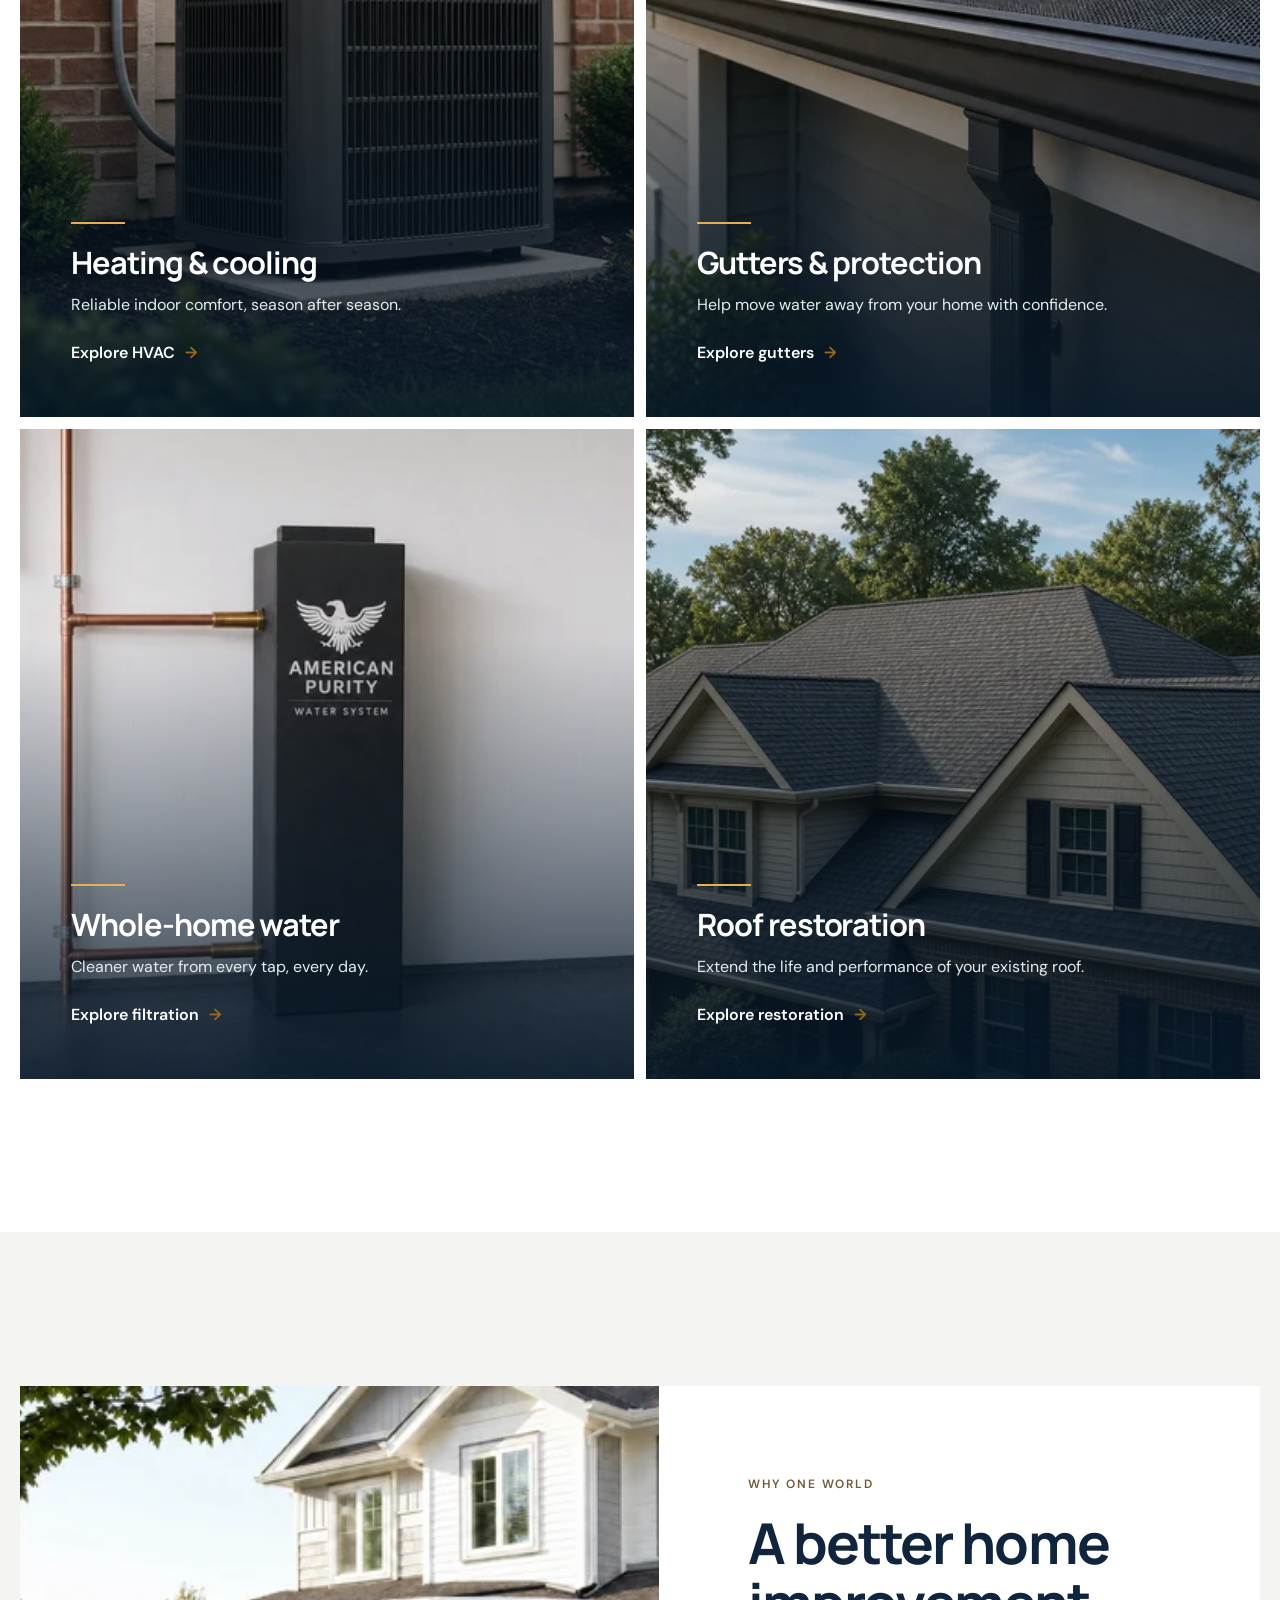
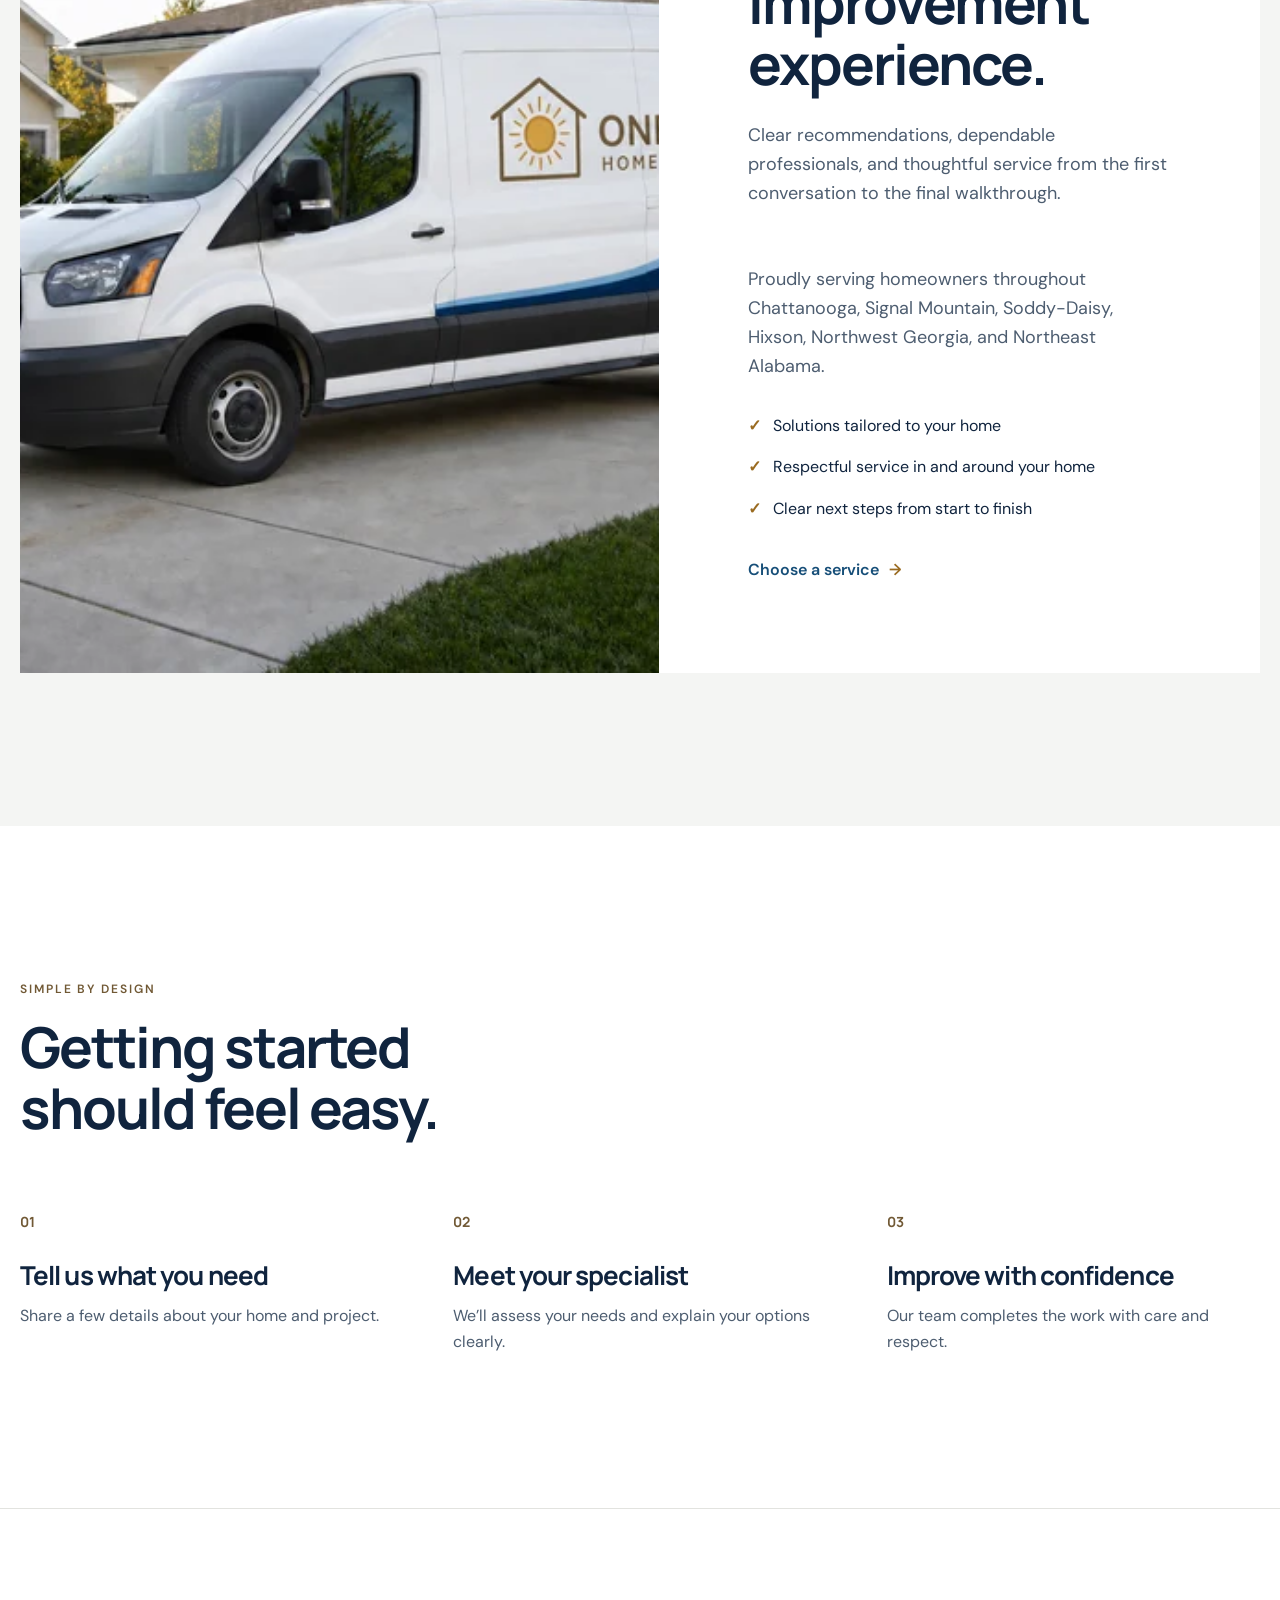
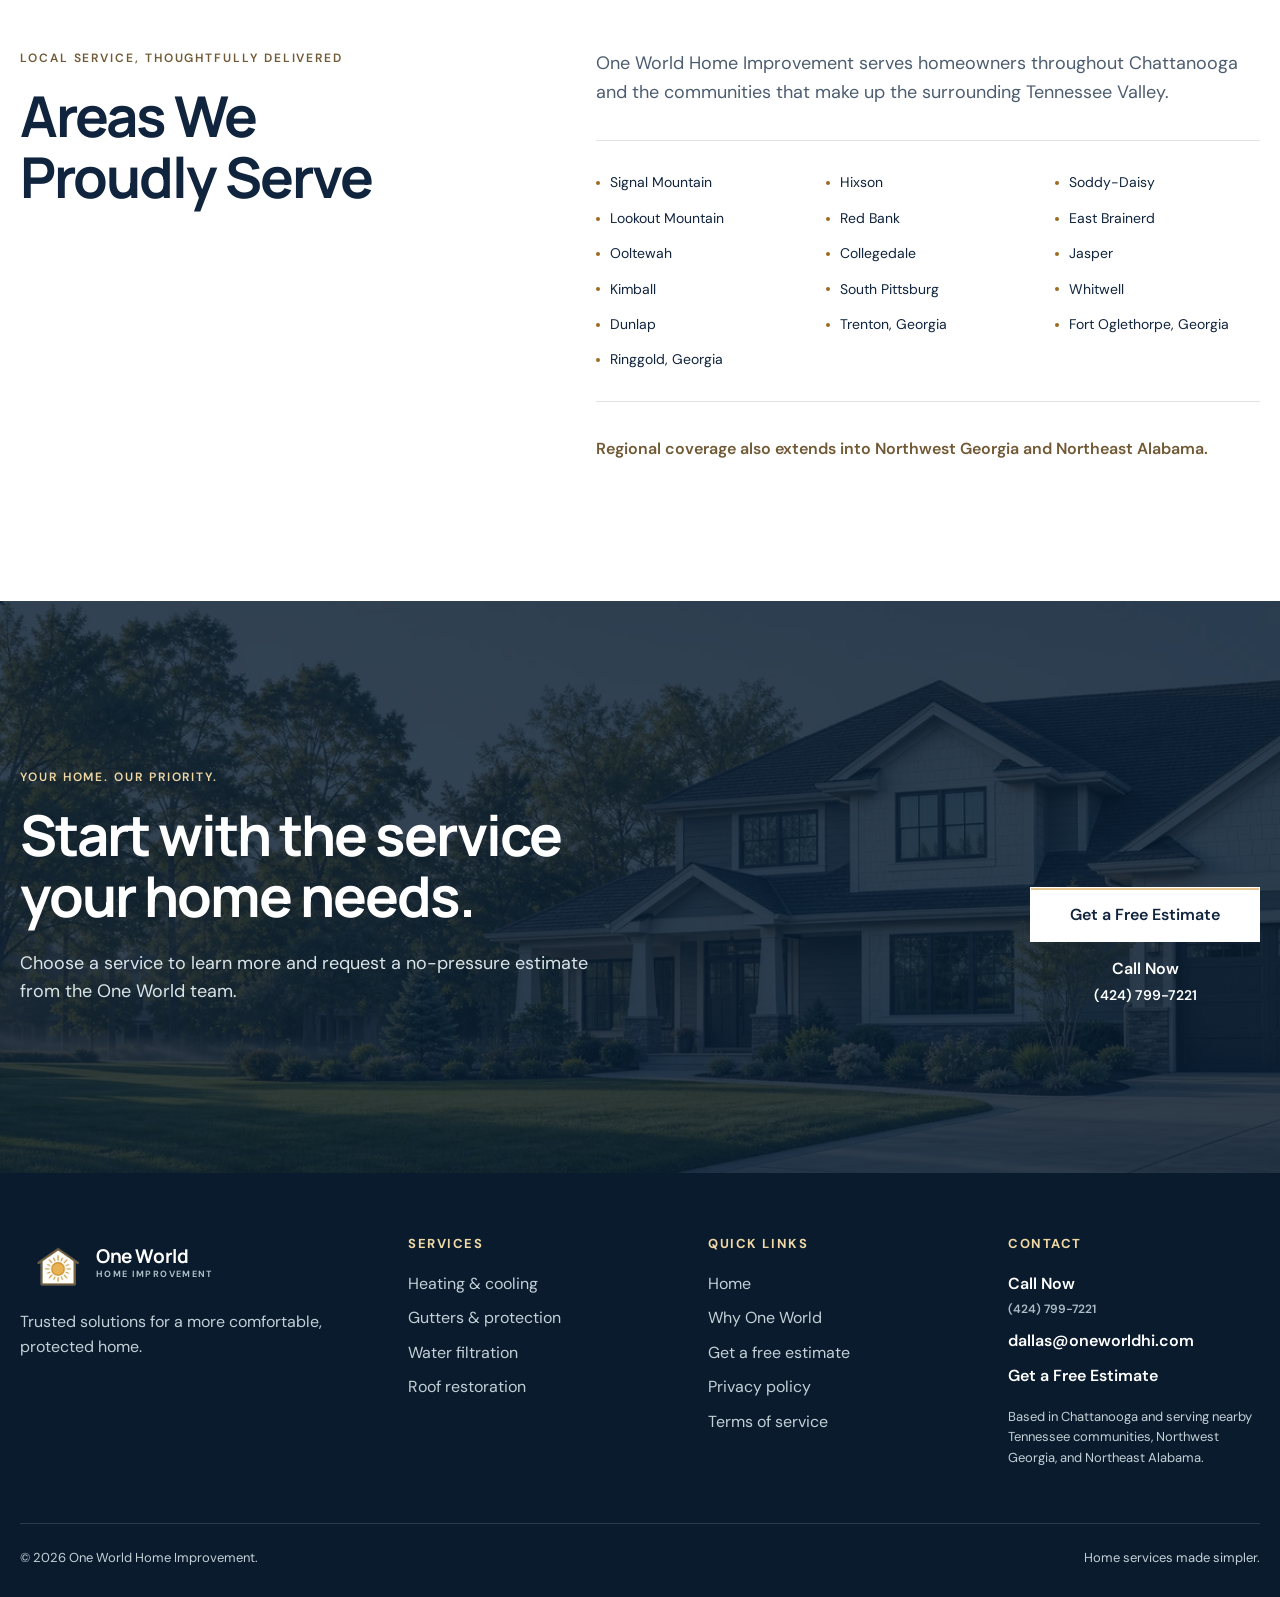
==== commit 924447be: "Update contact information and Formspree integration" ====
--- a/index.html
+++ b/index.html
@@ -29,7 +29,7 @@
   <link rel="stylesheet" href="assets/site.css">
   <link rel="stylesheet" href="assets/service-bar.css">
   <link rel="stylesheet" href="assets/home.css">
-  <script type="application/ld+json">{"@context":"https://schema.org","@type":"HomeAndConstructionBusiness","name":"One World Home Improvement","url":"https://oneworldhi.com","telephone":"+1-423-799-7221","email":"info@oneworldhi.com","areaServed":[{"@type":"City","name":"Chattanooga, Tennessee"},{"@type":"Place","name":"Signal Mountain"},{"@type":"Place","name":"Hixson"},{"@type":"Place","name":"Soddy-Daisy"},{"@type":"Place","name":"Lookout Mountain"},{"@type":"Place","name":"Red Bank"},{"@type":"Place","name":"East Brainerd"},{"@type":"Place","name":"Ooltewah"},{"@type":"Place","name":"Collegedale"},{"@type":"Place","name":"Jasper"},{"@type":"Place","name":"Kimball"},{"@type":"Place","name":"South Pittsburg"},{"@type":"Place","name":"Whitwell"},{"@type":"Place","name":"Dunlap"},{"@type":"City","name":"Trenton, Georgia"},{"@type":"City","name":"Fort Oglethorpe, Georgia"},{"@type":"City","name":"Ringgold, Georgia"},{"@type":"AdministrativeArea","name":"Northwest Georgia"},{"@type":"AdministrativeArea","name":"Northeast Alabama"}],"makesOffer":[{"@type":"Offer","itemOffered":{"@type":"Service","name":"Heating and cooling"}},{"@type":"Offer","itemOffered":{"@type":"Service","name":"Gutters and gutter protection"}},{"@type":"Offer","itemOffered":{"@type":"Service","name":"Roof restoration"}},{"@type":"Offer","itemOffered":{"@type":"Service","name":"Whole-home water filtration"}}]}</script>
+  <script type="application/ld+json">{"@context":"https://schema.org","@type":"HomeAndConstructionBusiness","name":"One World Home Improvement","url":"https://oneworldhi.com","telephone":["+1-424-799-7221","+1-423-802-0159"],"email":"dallas@oneworldhi.com","areaServed":[{"@type":"City","name":"Chattanooga, Tennessee"},{"@type":"Place","name":"Signal Mountain"},{"@type":"Place","name":"Hixson"},{"@type":"Place","name":"Soddy-Daisy"},{"@type":"Place","name":"Lookout Mountain"},{"@type":"Place","name":"Red Bank"},{"@type":"Place","name":"East Brainerd"},{"@type":"Place","name":"Ooltewah"},{"@type":"Place","name":"Collegedale"},{"@type":"Place","name":"Jasper"},{"@type":"Place","name":"Kimball"},{"@type":"Place","name":"South Pittsburg"},{"@type":"Place","name":"Whitwell"},{"@type":"Place","name":"Dunlap"},{"@type":"City","name":"Trenton, Georgia"},{"@type":"City","name":"Fort Oglethorpe, Georgia"},{"@type":"City","name":"Ringgold, Georgia"},{"@type":"AdministrativeArea","name":"Northwest Georgia"},{"@type":"AdministrativeArea","name":"Northeast Alabama"}],"makesOffer":[{"@type":"Offer","itemOffered":{"@type":"Service","name":"Heating and cooling"}},{"@type":"Offer","itemOffered":{"@type":"Service","name":"Gutters and gutter protection"}},{"@type":"Offer","itemOffered":{"@type":"Service","name":"Roof restoration"}},{"@type":"Offer","itemOffered":{"@type":"Service","name":"Whole-home water filtration"}}]}</script>
 </head>
 <body>
   <a class="skip-link" href="#main">Skip to main content</a>
@@ -44,7 +44,7 @@
         <a href="#top" aria-current="page">Home</a>
         <a href="#services">Services</a>
         <a href="#why-us">Why One World</a>
-        <a class="nav-call" href="tel:+14237997221" aria-label="Call One World Home Improvement at 423-799-7221"><span>Call Now</span><strong>(423) 799-7221</strong></a>
+        <a class="nav-call" href="tel:+14247997221" aria-label="Call One World Home Improvement at 424-799-7221"><span>Call Now</span><strong>(424) 799-7221</strong></a>
         <a class="button" href="#estimate">Get a Free Estimate</a>
       </nav>
     </div>
@@ -67,7 +67,7 @@
         <p>HVAC, gutters, roof restoration, and whole-home water filtration—with clear guidance from the first conversation forward.</p>
         <div class="hero-actions">
           <a class="button button-light" href="#services">Get a Free Estimate</a>
-          <a class="hero-phone" href="tel:+14237997221">Call Now <span>(423) 799-7221</span></a>
+          <a class="hero-phone" href="tel:+14247997221">Call Now <span>(424) 799-7221</span></a>
         </div>
       </div>
     </section>
@@ -177,7 +177,7 @@
         <div><p class="eyebrow">Your home. Our priority.</p><h2 id="home-cta-title">Start with the service your home needs.</h2><p>Choose a service to learn more and request a no-pressure estimate from the One World team.</p></div>
         <div class="cta-actions">
           <a class="button button-light" href="#services">Get a Free Estimate</a>
-          <a class="cta-phone" href="tel:+14237997221">Call Now<span>(423) 799-7221</span></a>
+          <a class="cta-phone" href="tel:+14247997221">Call Now<span>(424) 799-7221</span></a>
         </div>
       </div>
     </section>
@@ -189,7 +189,7 @@
         <div class="footer-brand"><a class="logo" href="#top"><picture><source type="image/webp" srcset="assets/optimized/oneworld-logo-mark-256.webp"><img src="assets/oneworld-logo-mark.png" alt="" width="256" height="256" decoding="async"></picture><span class="logo-copy" style="color:#fff">One World<small style="color:#aebdc6">Home Improvement</small></span></a><p>Trusted solutions for a more comfortable, protected home.</p></div>
         <div><h3>Services</h3><ul><li><a href="hvac/index.html">Heating &amp; cooling</a></li><li><a href="gutters/index.html">Gutters &amp; protection</a></li><li><a href="water-filtration/index.html">Water filtration</a></li><li><a href="roof-restoration/index.html">Roof restoration</a></li></ul></div>
         <div><h3>Quick links</h3><ul><li><a href="#top">Home</a></li><li><a href="#why-us">Why One World</a></li><li><a href="#services">Get a free estimate</a></li><li><a href="privacy-policy.html">Privacy policy</a></li><li><a href="terms-of-service.html">Terms of service</a></li></ul></div>
-        <div class="footer-contact"><h3>Contact</h3><ul><li><a href="tel:+14237997221">Call Now<small>(423) 799-7221</small></a></li><li><a href="mailto:info@oneworldhi.com">info@oneworldhi.com</a></li><li><a href="#services">Get a Free Estimate</a></li></ul><p class="footer-service-area">Based in Chattanooga and serving nearby Tennessee communities, Northwest Georgia, and Northeast Alabama.</p></div>
+        <div class="footer-contact"><h3>Contact</h3><ul><li><a href="tel:+14247997221">Call Now<small>(424) 799-7221</small></a></li><li><a href="mailto:dallas@oneworldhi.com">dallas@oneworldhi.com</a></li><li><a href="#services">Get a Free Estimate</a></li></ul><p class="footer-service-area">Based in Chattanooga and serving nearby Tennessee communities, Northwest Georgia, and Northeast Alabama.</p></div>
       </div>
       <div class="footer-bottom"><span>© <span id="year"></span> One World Home Improvement.</span><span>Home services made simpler.</span></div>
     </div>
